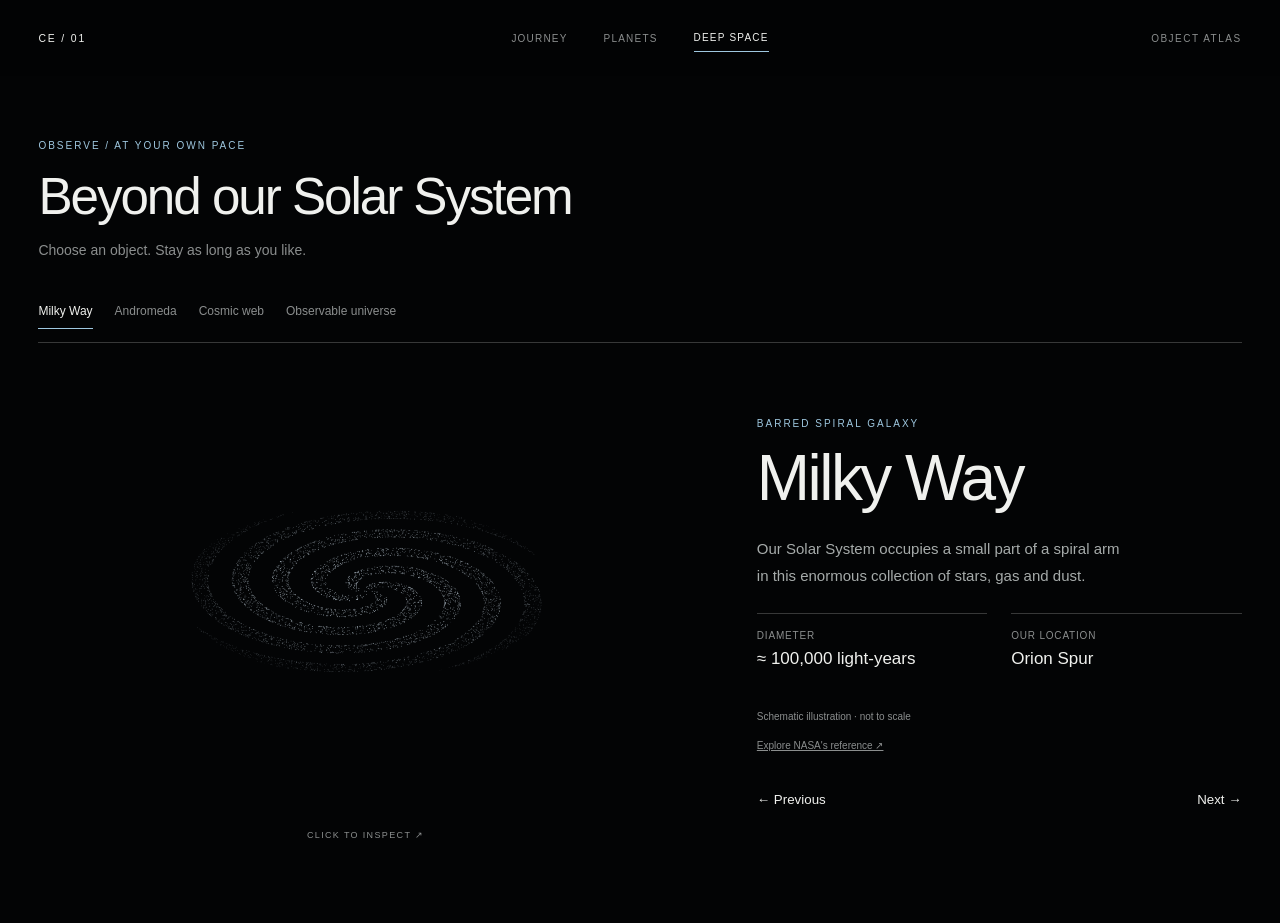
==== deep-space.html @ ad455f40 "Add smooth wheel motion and browsable object atlas" ====
<!doctype html>
<html lang="en"><head><meta charset="UTF-8"><meta name="viewport" content="width=device-width, initial-scale=1"><meta name="theme-color" content="#030405"><meta name="description" content="Explore astronomical objects at your own pace with imagery and scientific facts."><title>Beyond our Solar System — Cosmos Explorer</title><link rel="icon" href="assets/favicon.svg"><link rel="stylesheet" href="style.css"><link rel="stylesheet" href="atlas.css"><script src="atlas.js" defer></script></head>
<body class="is-ready atlas-page" data-category="deep"><header class="site-header"><a class="site-mark" href="index.html">CE / 01</a><nav class="primary-nav" aria-label="Main navigation"><a href="index.html">Journey</a><a href="planets.html" >Planets</a><a href="deep-space.html" aria-current="page">Deep space</a></nav><span class="atlas-header-note">OBJECT ATLAS</span></header>
<main class="atlas"><p class="atlas-eyebrow">OBSERVE / AT YOUR OWN PACE</p><h1>Beyond our Solar System</h1><p class="atlas-intro">Choose an object. Stay as long as you like.</p><nav class="object-list" aria-label="Choose an object"></nav>
<article class="observation" aria-labelledby="object-name"><button class="object-visual" aria-label="Show object facts"><img alt="" hidden><canvas width="1000" height="800" aria-hidden="true"></canvas><span>CLICK TO INSPECT ↗</span></button><div class="object-copy" aria-live="polite"><p class="object-kind"></p><h2 id="object-name"></h2><p class="object-description"></p><dl class="object-facts"></dl><p class="object-credit"></p><a class="object-source" target="_blank" rel="noopener">Explore NASA's reference ↗</a><div class="object-controls"><button class="previous-object">← Previous</button><button class="next-object">Next →</button></div></div></article></main>
<dialog class="object-dialog"><button class="dialog-close" autofocus>Close ×</button><h2></h2><p></p><dl></dl><small>Mass measures how much matter an object contains. Weight depends on gravity.</small></dialog></body></html>
---- style.css ----
:root {
  --black: #030405;
  --white: #f0f1ee;
  --muted: #8b8e8e;
  --line: rgba(240, 241, 238, 0.22);
  --accent: #9fc8e0;
  --page-padding: clamp(1.25rem, 3vw, 3rem);
  --ease-cinematic: cubic-bezier(0.76, 0, 0.24, 1);
}

* {
  box-sizing: border-box;
}

html {
  scroll-behavior: smooth;
  background: var(--black);
}

body {
  margin: 0;
  min-width: 320px;
  overflow-x: hidden;
  color: var(--white);
  background: var(--black);
  font-family: "Inter", "Helvetica Neue", Arial, sans-serif;
  font-weight: 300;
  -webkit-font-smoothing: antialiased;
}

body.is-loading {
  overflow: hidden;
}

a {
  color: inherit;
  text-decoration: none;
}

.visually-hidden {
  position: absolute !important;
  width: 1px !important;
  height: 1px !important;
  padding: 0 !important;
  margin: -1px !important;
  overflow: hidden !important;
  clip: rect(0, 0, 0, 0) !important;
  white-space: nowrap !important;
  border: 0 !important;
}

:focus-visible {
  outline: 1px solid var(--accent);
  outline-offset: 0.35rem;
}

.noscript-message {
  position: fixed;
  z-index: 100;
  inset: auto 1rem 1rem;
  padding: 0.75rem 1rem;
  background: var(--white);
  color: var(--black);
  text-align: center;
  font-size: 0.875rem;
}

/* Loading sequence */
.loader {
  position: fixed;
  z-index: 50;
  inset: 0;
  display: grid;
  place-items: center;
  background: #010202;
  transition:
    opacity 1.1s var(--ease-cinematic),
    visibility 1.1s;
}

.loader::before,
.loader::after {
  content: "";
  position: absolute;
  top: 0;
  bottom: 0;
  width: 1px;
  background: linear-gradient(transparent 8%, rgba(255, 255, 255, 0.08), transparent 92%);
}

.loader::before {
  left: var(--page-padding);
}

.loader::after {
  right: var(--page-padding);
}

.loader.is-complete {
  visibility: hidden;
  opacity: 0;
  pointer-events: none;
}

.loader__content {
  width: min(76vw, 35rem);
  text-align: center;
  transition:
    opacity 0.7s ease,
    transform 1.1s var(--ease-cinematic),
    filter 0.8s ease;
}

.loader.is-exiting .loader__content {
  opacity: 0;
  filter: blur(5px);
  transform: scale(1.16);
}

.wordmark {
  margin: 0;
  text-transform: uppercase;
}

.wordmark span {
  display: block;
}

.wordmark--loader {
  font-size: clamp(2.15rem, 6vw, 4.75rem);
  font-weight: 300;
  line-height: 0.92;
  letter-spacing: 0.19em;
}

.wordmark--loader span:last-child {
  margin-top: 0.22em;
  font-size: 0.54em;
  letter-spacing: 0.61em;
  transform: translateX(0.26em);
}

.loader__track {
  height: 1px;
  margin-top: 3rem;
  overflow: hidden;
  background: rgba(255, 255, 255, 0.14);
}

.loader__progress {
  display: block;
  width: 100%;
  height: 100%;
  background: var(--white);
  transform: scaleX(0);
  transform-origin: left;
  animation: load-progress 2.2s var(--ease-cinematic) forwards;
}

.loader__status {
  display: block;
  margin-top: 0.8rem;
  color: var(--muted);
  font-size: 0.625rem;
  letter-spacing: 0.24em;
}

/* Shared atmospheric layers */
.starfield {
  position: fixed;
  z-index: 0;
  inset: 0;
  width: 100%;
  height: 100%;
  opacity: 0;
  transition: opacity 2.2s ease 0.15s;
}

body.is-ready .starfield {
  opacity: 1;
}

.space-haze {
  position: fixed;
  z-index: 1;
  inset: 0;
  pointer-events: none;
  background:
    radial-gradient(circle at 50% 47%, rgba(83, 108, 122, 0.09), transparent 34%),
    linear-gradient(to bottom, rgba(3, 4, 5, 0.2), transparent 40%, rgba(3, 4, 5, 0.7));
}

.space-haze::after {
  content: "";
  position: absolute;
  inset: 0;
  opacity: 0.12;
  background-image: url("data:image/svg+xml,%3Csvg viewBox='0 0 160 160' xmlns='http://www.w3.org/2000/svg'%3E%3Cfilter id='n'%3E%3CfeTurbulence type='fractalNoise' baseFrequency='.9' numOctaves='3' stitchTiles='stitch'/%3E%3C/filter%3E%3Crect width='100%25' height='100%25' filter='url(%23n)' opacity='.22'/%3E%3C/svg%3E");
  mix-blend-mode: soft-light;
}

/* Header */
.site-header {
  position: fixed;
  z-index: 10;
  top: 0;
  left: 0;
  display: grid;
  grid-template-columns: 1fr auto 1fr;
  align-items: center;
  width: 100%;
  padding: 1.5rem var(--page-padding);
  opacity: 0;
  transform: translateY(-0.75rem);
  transition:
    opacity 1.2s ease 1s,
    transform 1.2s ease 1s;
}

body.is-ready .site-header {
  opacity: 1;
  transform: none;
}

.site-mark,
.site-header__status,
.menu-button {
  margin: 0;
  font-size: 0.65rem;
  font-weight: 400;
  letter-spacing: 0.18em;
}

.site-header__status {
  color: rgba(240, 241, 238, 0.5);
}

.menu-button {
  justify-self: end;
  padding: 0;
  border: 0;
  color: inherit;
  background: none;
  font-family: inherit;
  opacity: 0.65;
  cursor: pointer;
}

/* Opening hero */
.hero {
  position: relative;
  z-index: 2;
  display: grid;
  min-height: 100svh;
  place-items: center;
  overflow: hidden;
  padding: 7rem var(--page-padding) 5rem;
}

.hero::before,
.hero::after {
  content: "";
  position: absolute;
  border: 1px solid rgba(255, 255, 255, 0.06);
  border-radius: 50%;
  pointer-events: none;
}

.hero::before {
  width: min(68vw, 63rem);
  aspect-ratio: 1;
}

.hero::after {
  width: min(48vw, 44rem);
  aspect-ratio: 1;
}

.hero__content {
  text-align: center;
  will-change: transform, opacity;
}

.hero__eyebrow {
  margin: 0 0 1.5rem;
  color: rgba(240, 241, 238, 0.58);
  font-size: clamp(0.58rem, 0.7vw, 0.7rem);
  letter-spacing: 0.32em;
  opacity: 0;
  transform: translateY(0.75rem);
  transition: 1.2s ease 1.05s;
}

.wordmark--hero {
  font-size: clamp(4rem, 12.7vw, 12rem);
  font-weight: 300;
  line-height: 0.77;
  letter-spacing: -0.065em;
}

.wordmark--hero span {
  opacity: 0;
  transform: translateY(0.55em);
  transition:
    opacity 1.25s ease,
    transform 1.5s var(--ease-cinematic);
}

.wordmark--hero span:last-child {
  margin-top: 0.22em;
  font-size: 0.46em;
  letter-spacing: 0.48em;
  transform: translate(0.24em, 1em);
}

body.is-ready .wordmark--hero span {
  opacity: 1;
  transform: none;
  transition-delay: 0.35s;
}

body.is-ready .wordmark--hero span:last-child {
  transform: translateX(0.24em);
  transition-delay: 0.48s;
}

body.is-ready .hero__eyebrow,
body.is-ready .hero__intro,
body.is-ready .hero__coordinates,
body.is-ready .scroll-cue {
  opacity: 1;
  transform: none;
}

.hero__intro {
  margin: 2.6rem 0 0;
  color: rgba(240, 241, 238, 0.62);
  font-size: clamp(0.85rem, 1.1vw, 1.05rem);
  line-height: 1.65;
  letter-spacing: 0.02em;
  opacity: 0;
  transform: translateY(0.75rem);
  transition: 1.2s ease 1.1s;
}

.hero__coordinates {
  position: absolute;
  bottom: 2rem;
  left: var(--page-padding);
  display: flex;
  flex-direction: column;
  gap: 0.25rem;
  color: rgba(240, 241, 238, 0.3);
  font-size: 0.6rem;
  letter-spacing: 0.15em;
  opacity: 0;
  transform: translateY(0.75rem);
  transition: 1.2s ease 1.35s;
}

.scroll-cue {
  position: absolute;
  bottom: 0;
  left: 50%;
  display: flex;
  flex-direction: column;
  align-items: center;
  gap: 0.8rem;
  color: rgba(240, 241, 238, 0.55);
  font-size: 0.57rem;
  letter-spacing: 0.24em;
  opacity: 0;
  transform: translate(-50%, 0.75rem);
  transition: opacity 1.2s ease 1.5s, transform 1.2s ease 1.5s;
}

.scroll-cue__line {
  position: relative;
  display: block;
  width: 1px;
  height: 2.75rem;
  overflow: hidden;
  background: rgba(255, 255, 255, 0.16);
}

.scroll-cue__line::after {
  content: "";
  position: absolute;
  top: -100%;
  left: 0;
  width: 100%;
  height: 55%;
  background: var(--white);
  animation: scroll-pulse 2.4s ease-in-out infinite 2.4s;
}

/* First scrollytelling transition */
.departure {
  position: relative;
  z-index: 2;
  height: 7200svh;
  background: transparent;
}

.journey-viewport {
  position: sticky;
  top: 0;
  height: 100svh;
  overflow: hidden;
  isolation: isolate;
  background: linear-gradient(to bottom, rgba(3, 4, 5, 0.04), rgba(3, 4, 5, 0.5));
}

.journey-canvas {
  position: absolute;
  z-index: -1;
  inset: 0;
  width: 100%;
  height: 100%;
}

.departure__copy {
  position: absolute;
  z-index: 2;
  top: 34%;
  left: var(--page-padding);
  max-width: 35rem;
  opacity: var(--departure-copy-opacity, 0);
  transform: translateY(var(--departure-copy-y, 3rem));
  will-change: transform, opacity;
}

.departure__index {
  margin: 0 0 1.4rem;
  color: var(--accent);
  font-size: 0.63rem;
  font-weight: 400;
  letter-spacing: 0.24em;
}

.departure h2 {
  margin: 0;
  font-size: clamp(2.9rem, 8vw, 8rem);
  font-weight: 300;
  line-height: 0.92;
  letter-spacing: -0.055em;
}

.departure__copy > p:last-child {
  margin: 1.5rem 0 0;
  color: rgba(240, 241, 238, 0.52);
  font-size: 0.95rem;
  letter-spacing: 0.06em;
}

.departure__guide {
  position: absolute;
  top: 0;
  bottom: 0;
  left: 50%;
  width: 1px;
  background: linear-gradient(transparent, var(--line) 30%, transparent 80%);
  opacity: var(--guide-opacity, 0.12);
}

.scale-label {
  position: absolute;
  z-index: 3;
  display: flex;
  flex-direction: column;
  gap: 0.45rem;
  pointer-events: none;
  opacity: 0;
  will-change: transform, opacity;
}

.scale-label::before {
  content: "";
  position: absolute;
  top: 0.35rem;
  right: calc(100% + 0.75rem);
  width: clamp(1.5rem, 5vw, 5rem);
  height: 1px;
  background: var(--line);
}

.scale-label--earth {
  top: 21%;
  right: var(--page-padding);
  text-align: right;
  opacity: var(--earth-label-opacity, 0);
  transform: translateX(calc((1 - var(--earth-label-opacity, 0)) * 1rem));
}

.scale-label--moon {
  top: 23%;
  left: var(--page-padding);
  opacity: var(--moon-label-opacity, 0);
  transform: translateY(calc((1 - var(--moon-label-opacity, 0)) * 1rem));
}

.scale-label--moon::before {
  right: auto;
  left: calc(100% + 0.75rem);
}

.scale-index {
  position: fixed;
  z-index: 20;
  inset: 0;
  display: grid;
  grid-template-rows: auto 1fr;
  padding: 1.65rem var(--page-padding) 2rem;
  background: rgba(3, 4, 5, 0.96);
  opacity: 0;
  visibility: hidden;
  transition: opacity 320ms ease, visibility 0s linear 320ms;
}

.scale-index.is-open {
  opacity: 1;
  visibility: visible;
  transition-delay: 0s;
}

.scale-index__header {
  display: flex;
  align-items: center;
  justify-content: space-between;
  border-bottom: 1px solid var(--line);
  color: rgba(240, 241, 238, 0.44);
  font-size: 0.58rem;
  letter-spacing: 0.2em;
}

.scale-index__close {
  padding: 0.8rem 0;
  border: 0;
  color: var(--white);
  background: transparent;
  font: inherit;
  letter-spacing: inherit;
  cursor: pointer;
}

.scale-index__list {
  display: grid;
  align-content: center;
  max-width: 78rem;
  width: 100%;
  margin: 0 auto;
  padding: 1rem 0;
  list-style: none;
}

.scale-index__list li {
  border-bottom: 1px solid rgba(240, 241, 238, 0.1);
}

.scale-index__list a {
  display: grid;
  grid-template-columns: 3rem 1fr auto;
  align-items: baseline;
  gap: 1rem;
  padding: clamp(0.65rem, 1.25vh, 1.1rem) 0;
  color: rgba(240, 241, 238, 0.42);
  text-decoration: none;
  transition: color 180ms ease, padding-left 180ms ease;
}

.scale-index__list a:hover,
.scale-index__list a:focus-visible,
.scale-index__list a[aria-current="true"] {
  padding-left: 0.65rem;
  color: var(--white);
}

.scale-index__list span,
.scale-index__list small {
  font-size: 0.56rem;
  font-weight: 400;
  letter-spacing: 0.18em;
}

.scale-index__list strong {
  font-size: clamp(1.15rem, 2.5vw, 2.2rem);
  font-weight: 300;
  letter-spacing: -0.025em;
}

.scale-index__list small {
  color: rgba(240, 241, 238, 0.3);
}

body.index-open {
  overflow: hidden;
}

.solar-copy {
  position: absolute;
  z-index: 2;
  top: 31%;
  left: var(--page-padding);
  opacity: var(--solar-copy-opacity, 0);
  transform: translateY(calc((1 - var(--solar-copy-opacity, 0)) * 1.5rem));
  pointer-events: none;
}

.outer-copy {
  position: absolute;
  z-index: 2;
  top: 31%;
  left: var(--page-padding);
  opacity: var(--outer-copy-opacity, 0);
  transform: translateY(calc((1 - var(--outer-copy-opacity, 0)) * 1.5rem));
  pointer-events: none;
}

.stellar-copy {
  position: absolute;
  z-index: 2;
  top: 31%;
  left: var(--page-padding);
  opacity: var(--stellar-copy-opacity, 0);
  transform: translateY(calc((1 - var(--stellar-copy-opacity, 0)) * 1.5rem));
  pointer-events: none;
}

.galactic-copy {
  position: absolute;
  z-index: 2;
  top: 31%;
  left: var(--page-padding);
  opacity: var(--galactic-copy-opacity, 0);
  transform: translateY(calc((1 - var(--galactic-copy-opacity, 0)) * 1.5rem));
  pointer-events: none;
}

.group-copy {
  position: absolute;
  z-index: 2;
  top: 31%;
  left: var(--page-padding);
  opacity: var(--group-copy-opacity, 0);
  transform: translateY(calc((1 - var(--group-copy-opacity, 0)) * 1.5rem));
  pointer-events: none;
}

.web-copy {
  position: absolute;
  z-index: 2;
  top: 31%;
  left: var(--page-padding);
  opacity: var(--web-copy-opacity, 0);
  transform: translateY(calc((1 - var(--web-copy-opacity, 0)) * 1.5rem));
  pointer-events: none;
}

.universe-copy {
  position: absolute;
  z-index: 2;
  top: 31%;
  left: var(--page-padding);
  opacity: var(--universe-copy-opacity, 0);
  transform: translateY(calc((1 - var(--universe-copy-opacity, 0)) * 1.5rem));
  pointer-events: none;
}

.solar-copy__title {
  margin: 0;
  font-size: clamp(2.5rem, 6vw, 6rem);
  font-weight: 300;
  line-height: 0.94;
  letter-spacing: -0.05em;
}

.scale-label--sun {
  top: 18%;
  right: var(--page-padding);
  text-align: right;
  opacity: var(--sun-label-opacity, 0);
}

.scale-label--au {
  left: var(--page-padding);
  bottom: 15%;
  opacity: var(--au-label-opacity, 0);
}

.scale-label--au::before {
  right: auto;
  left: calc(100% + 0.75rem);
}

.scale-label--neptune {
  right: var(--page-padding);
  bottom: 15%;
  text-align: right;
  opacity: var(--neptune-label-opacity, 0);
}

.scale-label--proxima {
  right: var(--page-padding);
  bottom: 15%;
  text-align: right;
  opacity: var(--proxima-label-opacity, 0);
}

.scale-label--galaxy {
  right: var(--page-padding);
  bottom: 15%;
  text-align: right;
  opacity: var(--galaxy-label-opacity, 0);
}

.scale-label--andromeda {
  right: var(--page-padding);
  bottom: 15%;
  text-align: right;
  opacity: var(--andromeda-label-opacity, 0);
}

.scale-label--laniakea {
  right: var(--page-padding);
  bottom: 15%;
  text-align: right;
  opacity: var(--laniakea-label-opacity, 0);
}

.scale-label--universe {
  right: var(--page-padding);
  bottom: 15%;
  text-align: right;
  opacity: var(--universe-label-opacity, 0);
}

.journey-reset {
  position: absolute;
  z-index: 4;
  left: var(--page-padding);
  bottom: 1.8rem;
  display: flex;
  align-items: center;
  gap: 0.75rem;
  color: rgba(240, 241, 238, 0.62);
  font-size: 0.57rem;
  font-weight: 400;
  letter-spacing: 0.2em;
  opacity: var(--journey-reset-opacity, 0);
  transform: translateX(calc((1 - var(--journey-reset-opacity, 0)) * 0.8rem));
  pointer-events: none;
}

.journey-reset.is-active {
  pointer-events: auto;
}

.journey-reset span {
  color: var(--accent);
  font-size: 0.85rem;
  transition: transform 180ms ease;
}

.journey-reset:hover span,
.journey-reset:focus-visible span {
  transform: translateX(-0.25rem);
}

.scale-label__name,
.scale-label__distance {
  color: var(--white);
  font-size: clamp(0.76rem, 1vw, 0.95rem);
  font-weight: 400;
  letter-spacing: 0.22em;
}

.scale-label__detail {
  color: rgba(240, 241, 238, 0.38);
  font-size: 0.57rem;
  letter-spacing: 0.2em;
}

.journey-progress {
  position: absolute;
  right: var(--page-padding);
  bottom: 1.8rem;
  display: flex;
  gap: 1rem;
  margin: 0;
  color: rgba(240, 241, 238, 0.32);
  font-size: 0.57rem;
  letter-spacing: 0.2em;
  opacity: var(--journey-ui-opacity, 0);
}

.journey-progress::before {
  content: "";
  align-self: center;
  width: clamp(2.5rem, 5vw, 5rem);
  height: 1px;
  background: linear-gradient(
    to right,
    rgba(159, 200, 224, 0.72) 0 var(--journey-progress-value, 0%),
    rgba(240, 241, 238, 0.16) var(--journey-progress-value, 0%) 100%
  );
}

@keyframes load-progress {
  to { transform: scaleX(1); }
}

@keyframes scroll-pulse {
  0% { transform: translateY(0); }
  60%, 100% { transform: translateY(360%); }
}

@media (max-width: 700px) {
  .journey-progress::before {
    display: none;
  }

  .scale-index__list a {
    grid-template-columns: 2rem 1fr;
  }

  .scale-index__list small {
    display: none;
  }
  .site-header {
    grid-template-columns: 1fr 1fr;
  }

  .site-header__status,
  .hero__coordinates {
    display: none;
  }

  .wordmark--hero {
    font-size: clamp(3.4rem, 19vw, 7rem);
  }

  .hero::before {
    width: 110vw;
  }

  .hero::after {
    width: 76vw;
  }

  .hero__intro br {
    display: none;
  }

  .departure__copy {
    top: 20%;
  }

  .scale-label--earth {
    top: 13%;
  }

  .scale-label--moon {
    top: 17%;
  }

  .solar-copy {
    top: 21%;
  }

  .outer-copy {
    top: 21%;
  }

  .stellar-copy {
    top: 21%;
  }

  .galactic-copy {
    top: 21%;
  }

  .group-copy {
    top: 21%;
  }

  .web-copy {
    top: 21%;
  }

  .universe-copy {
    top: 21%;
  }

  .scale-label--sun {
    top: 13%;
  }

  .scale-label--au {
    bottom: 12%;
  }

  .scale-label--neptune {
    bottom: 12%;
  }

  .scale-label--proxima {
    bottom: 12%;
  }

  .scale-label--galaxy {
    bottom: 12%;
  }

  .scale-label--andromeda {
    bottom: 12%;
  }

  .scale-label--laniakea {
    bottom: 12%;
  }
}

@media (prefers-reduced-motion: reduce) {
  html { scroll-behavior: auto; }
  *, *::before, *::after {
    animation-duration: 0.01ms !important;
    animation-iteration-count: 1 !important;
    transition-duration: 0.01ms !important;
  }
}

/* Shared page navigation */
.primary-nav { display:flex; gap:clamp(14px,3vw,36px); align-items:center; }
.primary-nav a { font-size:10px; letter-spacing:.12em; text-transform:uppercase; color:var(--muted); padding:8px 0; white-space:nowrap; }
.primary-nav a[aria-current] { color:var(--white); border-bottom:1px solid var(--accent); }
@media(max-width:700px) { .site-header { grid-template-columns:auto 1fr auto; gap:18px; } .primary-nav { justify-content:center; gap:14px; } .primary-nav a { font-size:9px; letter-spacing:.03em; } }
---- atlas.css ----
.atlas-page .site-header { opacity:1; transform:none; background:#030405f5; }
.atlas-header-note { justify-self:end; font-size:10px; letter-spacing:.15em; color:var(--muted); }
.atlas { max-width:1500px; margin:auto; padding:130px var(--page-padding) 50px; }
.atlas-eyebrow,.object-kind { color:var(--accent); font-size:10px; letter-spacing:.2em; text-transform:uppercase; }
.atlas h1 { font-weight:300; font-size:clamp(28px,4vw,56px); letter-spacing:-.04em; margin:16px 0; }
.atlas-intro { color:var(--muted); font-size:14px; }
.object-list { display:flex; flex-wrap:wrap; gap:6px 22px; border-bottom:1px solid var(--line); margin:36px 0 10px; padding-bottom:14px; }
.object-list a { padding:10px 0; color:var(--muted); font-size:12px; }
.object-list a[aria-current] { color:var(--white); box-shadow:0 1px var(--accent); }
.observation { display:grid; grid-template-columns:1.35fr 1fr; gap:5vw; align-items:center; min-height:520px; }
.object-visual { border:0; background:transparent; color:var(--muted); width:100%; cursor:zoom-in; padding:0; }
.object-visual img,.object-visual canvas { width:100%; height:440px; object-fit:contain; }
[hidden] { display:none !important; }
.object-visual span { display:block; font-size:9px; letter-spacing:.15em; margin:16px; }
.object-copy h2 { font-size:clamp(36px,5vw,68px); font-weight:300; letter-spacing:-.04em; margin:12px 0 20px; }
.object-description { color:#a6abaa; font-size:15px; line-height:1.8; max-width:45ch; }
.object-facts,.object-dialog dl { display:grid; grid-template-columns:1fr 1fr; gap:0 24px; margin:24px 0; }
.object-facts div,.object-dialog dl div { border-top:1px solid var(--line); padding:16px 0; }
dt { font-size:10px; color:var(--muted); text-transform:uppercase; letter-spacing:.08em; }
dd { margin:8px 0 0; font-size:17px; }
.object-credit,.object-source { font-size:10px; color:var(--muted); line-height:1.6; }
.object-source { text-decoration:underline; }
.object-controls { display:flex; justify-content:space-between; margin-top:26px; }
.object-controls button,.dialog-close { background:none; border:0; color:var(--white); padding:12px 0; cursor:pointer; }
.object-dialog { background:#080b0e; color:var(--white); border:1px solid var(--line); padding:30px; width:min(580px,90vw); max-height:85vh; }
.object-dialog::backdrop { background:#000c; }
.object-dialog p { line-height:1.7; color:#a6abaa; }
.object-dialog small { color:var(--muted); }
.dialog-close { display:block; margin-left:auto; }
@media(max-width:700px) { .atlas-header-note { display:none; } .atlas { padding-top:105px; } .observation { grid-template-columns:1fr; gap:15px; } .object-visual img,.object-visual canvas { height:280px; } .object-list { gap:0 20px; margin-top:24px; } }

.physical-source { display:block; margin-top:8px; }
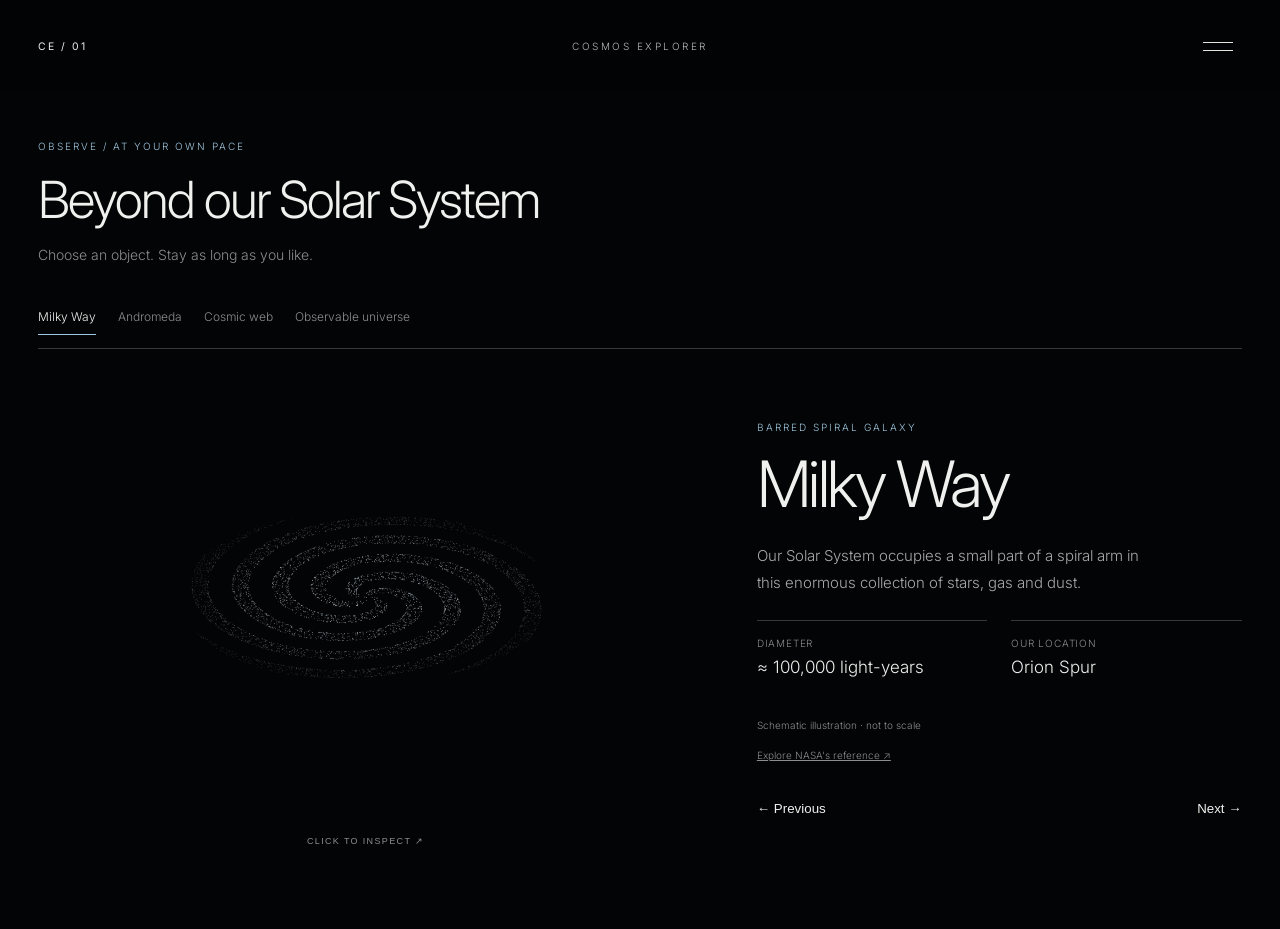
==== commit 6c0b9685: "Introduce perspective camera flight and hamburger navigation" ====
--- a/deep-space.html
+++ b/deep-space.html
@@ -1,5 +1,5 @@
 <!doctype html>
-<html lang="en"><head><meta charset="UTF-8"><meta name="viewport" content="width=device-width, initial-scale=1"><meta name="theme-color" content="#030405"><meta name="description" content="Explore astronomical objects at your own pace with imagery and scientific facts."><title>Beyond our Solar System — Cosmos Explorer</title><link rel="icon" href="assets/favicon.svg"><link rel="stylesheet" href="style.css"><link rel="stylesheet" href="atlas.css"><script src="atlas.js" defer></script></head>
+<html lang="en"><head><meta charset="UTF-8"><meta name="viewport" content="width=device-width, initial-scale=1"><meta name="theme-color" content="#030405"><meta name="description" content="Explore astronomical objects at your own pace with imagery and scientific facts."><title>Beyond our Solar System — Cosmos Explorer</title><link rel="icon" href="assets/favicon.svg"><link rel="stylesheet" href="style.css"><link rel="stylesheet" href="atlas.css"><script src="atlas.js" defer></script><link rel="stylesheet" href="navigation.css"><script src="navigation.js" defer></script><link href="https://fonts.googleapis.com/css2?family=Inter:wght@300;400;500&display=swap" rel="stylesheet"></head>
 <body class="is-ready atlas-page" data-category="deep"><header class="site-header"><a class="site-mark" href="index.html">CE / 01</a><nav class="primary-nav" aria-label="Main navigation"><a href="index.html">Journey</a><a href="planets.html" >Planets</a><a href="deep-space.html" aria-current="page">Deep space</a></nav><span class="atlas-header-note">OBJECT ATLAS</span></header>
 <main class="atlas"><p class="atlas-eyebrow">OBSERVE / AT YOUR OWN PACE</p><h1>Beyond our Solar System</h1><p class="atlas-intro">Choose an object. Stay as long as you like.</p><nav class="object-list" aria-label="Choose an object"></nav>
 <article class="observation" aria-labelledby="object-name"><button class="object-visual" aria-label="Show object facts"><img alt="" hidden><canvas width="1000" height="800" aria-hidden="true"></canvas><span>CLICK TO INSPECT ↗</span></button><div class="object-copy" aria-live="polite"><p class="object-kind"></p><h2 id="object-name"></h2><p class="object-description"></p><dl class="object-facts"></dl><p class="object-credit"></p><a class="object-source" target="_blank" rel="noopener">Explore NASA's reference ↗</a><div class="object-controls"><button class="previous-object">← Previous</button><button class="next-object">Next →</button></div></div></article></main>
--- a/style.css
+++ b/style.css
@@ -398,7 +398,7 @@
 .departure {
   position: relative;
   z-index: 2;
-  height: 7200svh;
+  height: 4200svh;
   background: transparent;
 }
 
--- a/navigation.css
+++ b/navigation.css
@@ -0,0 +1,16 @@
+.site-header { grid-template-columns:1fr auto 1fr; }
+.observatory-mark { font-size:10px; letter-spacing:.25em; color:#b8bcb9; }
+.burger { justify-self:end; display:grid; align-content:center; gap:7px; width:44px; height:44px; padding:10px 5px; border:0; background:none; cursor:pointer; }
+.burger span { height:1px; width:30px; background:#e4e5df; }
+.navigation-open { overflow:hidden; }
+.navigation-dialog { width:100vw; max-width:none; height:100dvh; max-height:none; margin:0; padding:clamp(25px,5vw,80px); border:0; color:var(--white); background:#050709; }
+.navigation-dialog::backdrop { background:#050709; }
+.navigation-top { display:flex; align-items:center; justify-content:space-between; font-size:10px; letter-spacing:.15em; color:var(--muted); }
+.navigation-close { background:none; color:var(--white); border:0; font:inherit; padding:15px; cursor:pointer; }
+.navigation-dialog nav { max-width:1000px; margin:5vh auto; }
+.navigation-dialog nav a { display:block; padding:18px 0; border-bottom:1px solid #ffffff20; }
+.navigation-dialog small { display:block; color:var(--muted); font-size:9px; letter-spacing:.16em; margin-bottom:8px; }
+.navigation-dialog strong { font-size:clamp(30px,5vw,64px); font-weight:300; letter-spacing:-.04em; }
+.navigation-dialog a:hover strong,.navigation-dialog a[aria-current] strong { color:var(--accent); }
+.navigation-dialog > p { font-size:12px; color:var(--muted); }
+@media(max-width:600px) { .observatory-mark { font-size:9px; letter-spacing:.12em; } .site-header { gap:10px; } }
